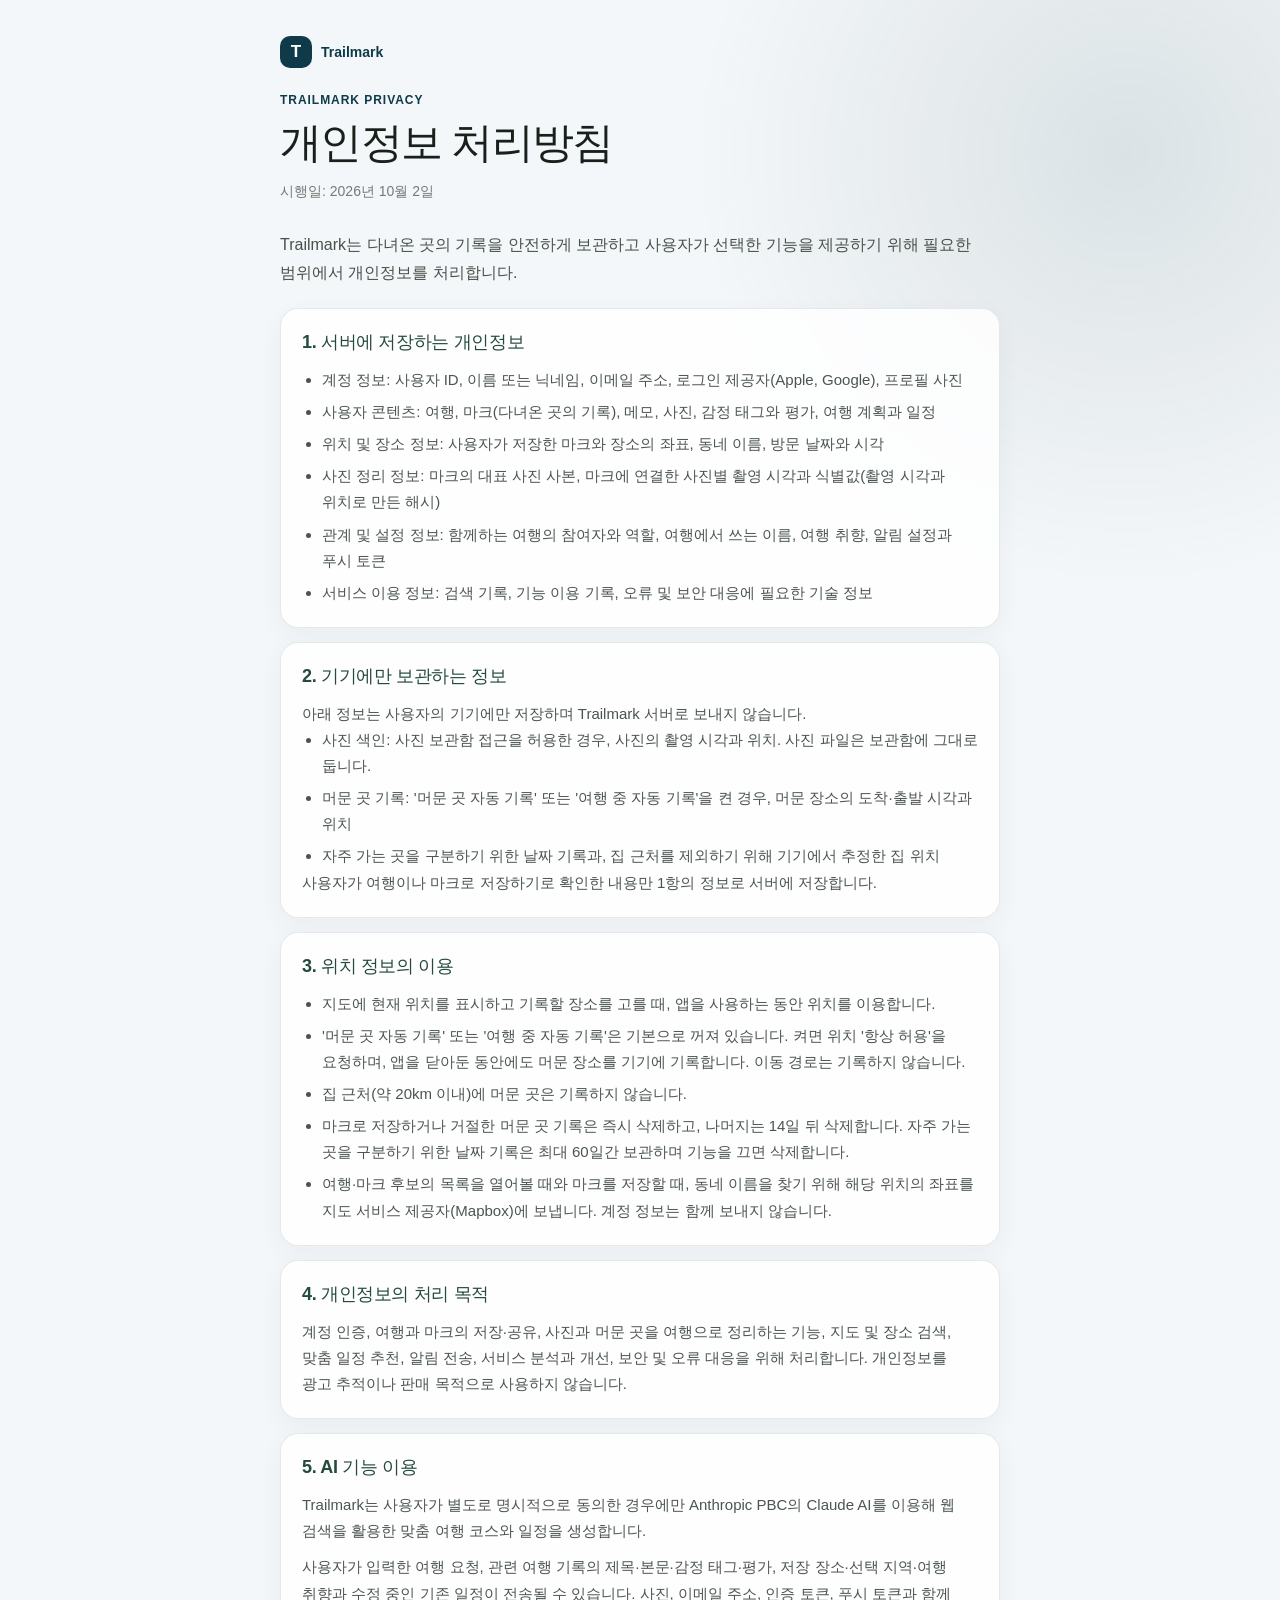
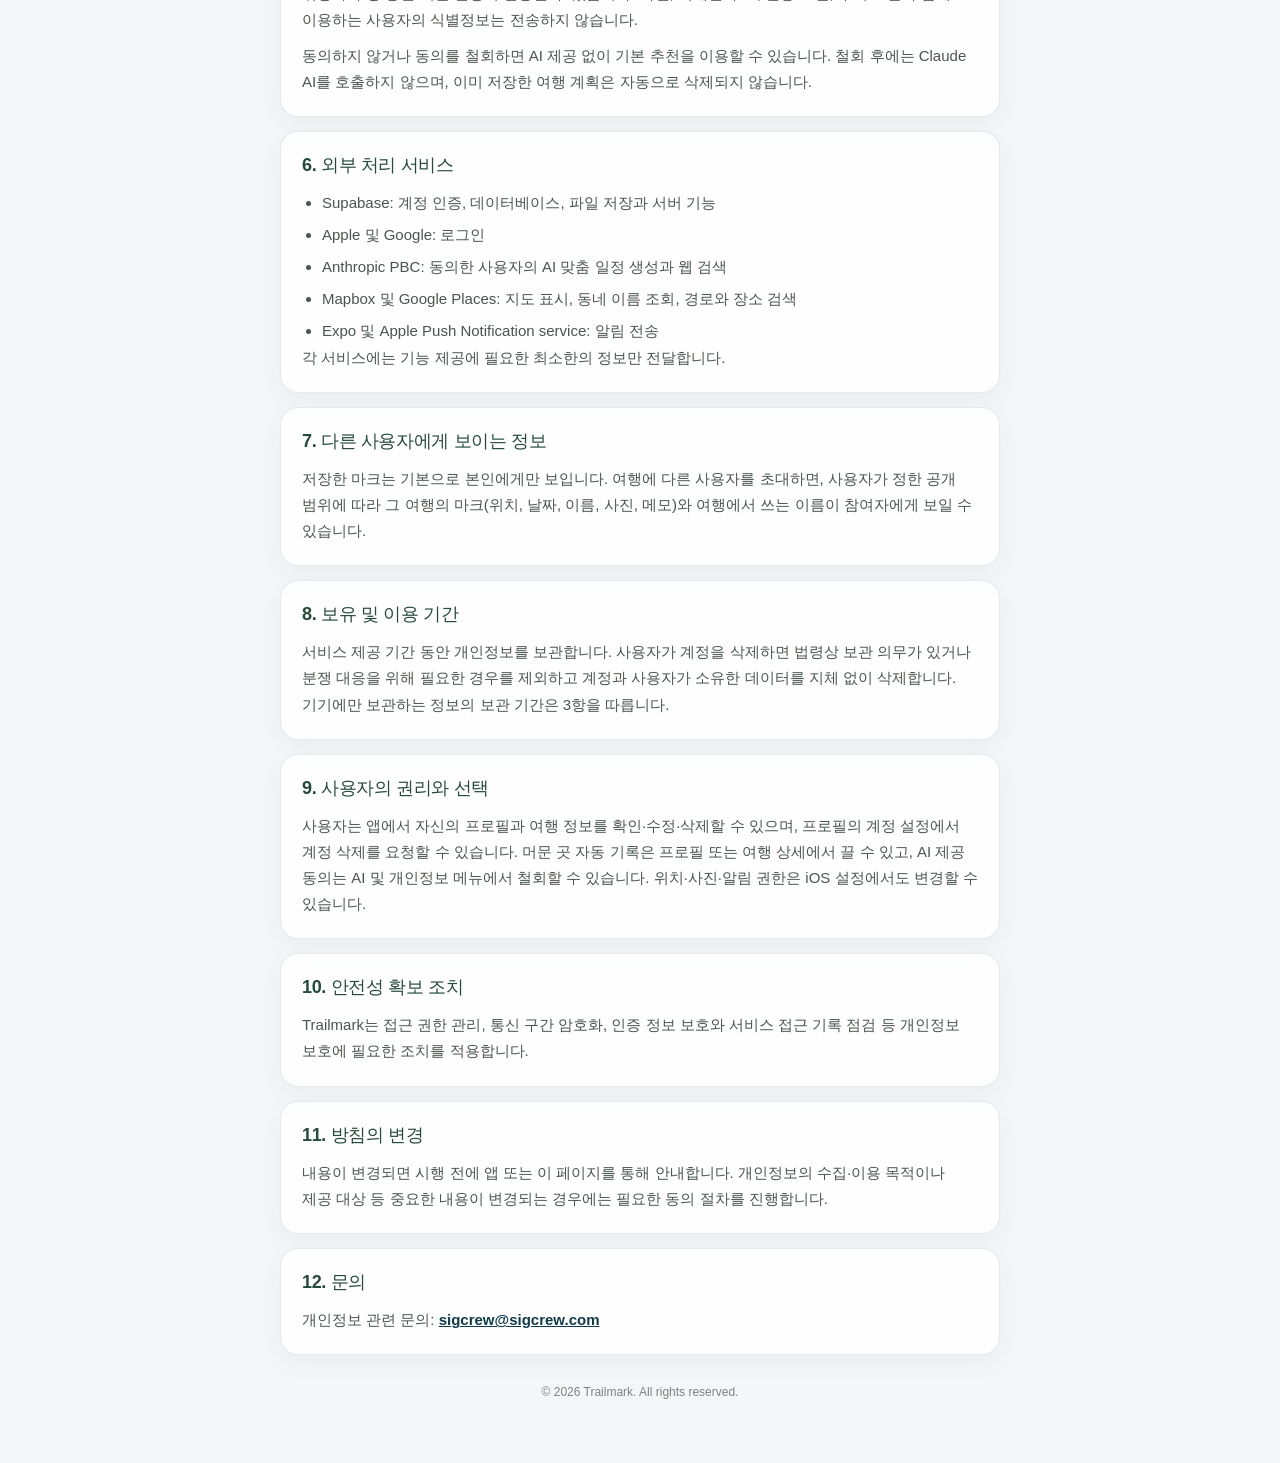
==== privacy/index.html @ 4e614cb3 "Publish Trailmark legal documents Co-Authored-By: Claude Opus 5.5 <noreply@anthropic.com>" ====
<!doctype html>
<html lang="ko">
<head>
  <meta charset="utf-8">
  <meta name="viewport" content="width=device-width, initial-scale=1, viewport-fit=cover">
  <meta name="color-scheme" content="light">
  <meta name="description" content="Trailmark 개인정보 처리방침">
  <title>Trailmark 개인정보 처리방침</title>
  <link rel="stylesheet" href="../styles.css">
</head>
<body>
  <main>
    <header>
      <a class="brand" href="../">
        <span class="brand-mark" aria-hidden="true">T</span>
        <span>Trailmark</span>
      </a>
      <p class="eyebrow">TRAILMARK PRIVACY</p>
      <h1>개인정보 처리방침</h1>
      <p class="effective">시행일: 2026년 10월 2일</p>
    </header>

    <p class="intro">Trailmark는 다녀온 곳의 기록을 안전하게 보관하고 사용자가 선택한 기능을 제공하기 위해 필요한 범위에서 개인정보를 처리합니다.</p>

    <section class="document-card">
      <h2>1. 서버에 저장하는 개인정보</h2>
      <ul>
        <li>계정 정보: 사용자 ID, 이름 또는 닉네임, 이메일 주소, 로그인 제공자(Apple, Google), 프로필 사진</li>
        <li>사용자 콘텐츠: 여행, 마크(다녀온 곳의 기록), 메모, 사진, 감정 태그와 평가, 여행 계획과 일정</li>
        <li>위치 및 장소 정보: 사용자가 저장한 마크와 장소의 좌표, 동네 이름, 방문 날짜와 시각</li>
        <li>사진 정리 정보: 마크의 대표 사진 사본, 마크에 연결한 사진별 촬영 시각과 식별값(촬영 시각과 위치로 만든 해시)</li>
        <li>관계 및 설정 정보: 함께하는 여행의 참여자와 역할, 여행에서 쓰는 이름, 여행 취향, 알림 설정과 푸시 토큰</li>
        <li>서비스 이용 정보: 검색 기록, 기능 이용 기록, 오류 및 보안 대응에 필요한 기술 정보</li>
      </ul>
    </section>

    <section class="document-card">
      <h2>2. 기기에만 보관하는 정보</h2>
      <p>아래 정보는 사용자의 기기에만 저장하며 Trailmark 서버로 보내지 않습니다.</p>
      <ul>
        <li>사진 색인: 사진 보관함 접근을 허용한 경우, 사진의 촬영 시각과 위치. 사진 파일은 보관함에 그대로 둡니다.</li>
        <li>머문 곳 기록: '머문 곳 자동 기록' 또는 '여행 중 자동 기록'을 켠 경우, 머문 장소의 도착·출발 시각과 위치</li>
        <li>자주 가는 곳을 구분하기 위한 날짜 기록과, 집 근처를 제외하기 위해 기기에서 추정한 집 위치</li>
      </ul>
      <p>사용자가 여행이나 마크로 저장하기로 확인한 내용만 1항의 정보로 서버에 저장합니다.</p>
    </section>

    <section class="document-card">
      <h2>3. 위치 정보의 이용</h2>
      <ul>
        <li>지도에 현재 위치를 표시하고 기록할 장소를 고를 때, 앱을 사용하는 동안 위치를 이용합니다.</li>
        <li>'머문 곳 자동 기록' 또는 '여행 중 자동 기록'은 기본으로 꺼져 있습니다. 켜면 위치 '항상 허용'을 요청하며, 앱을 닫아둔 동안에도 머문 장소를 기기에 기록합니다. 이동 경로는 기록하지 않습니다.</li>
        <li>집 근처(약 20km 이내)에 머문 곳은 기록하지 않습니다.</li>
        <li>마크로 저장하거나 거절한 머문 곳 기록은 즉시 삭제하고, 나머지는 14일 뒤 삭제합니다. 자주 가는 곳을 구분하기 위한 날짜 기록은 최대 60일간 보관하며 기능을 끄면 삭제합니다.</li>
        <li>여행·마크 후보의 목록을 열어볼 때와 마크를 저장할 때, 동네 이름을 찾기 위해 해당 위치의 좌표를 지도 서비스 제공자(Mapbox)에 보냅니다. 계정 정보는 함께 보내지 않습니다.</li>
      </ul>
    </section>

    <section class="document-card">
      <h2>4. 개인정보의 처리 목적</h2>
      <p>계정 인증, 여행과 마크의 저장·공유, 사진과 머문 곳을 여행으로 정리하는 기능, 지도 및 장소 검색, 맞춤 일정 추천, 알림 전송, 서비스 분석과 개선, 보안 및 오류 대응을 위해 처리합니다. 개인정보를 광고 추적이나 판매 목적으로 사용하지 않습니다.</p>
    </section>

    <section class="document-card">
      <h2>5. AI 기능 이용</h2>
      <p>Trailmark는 사용자가 별도로 명시적으로 동의한 경우에만 Anthropic PBC의 Claude AI를 이용해 웹 검색을 활용한 맞춤 여행 코스와 일정을 생성합니다.</p>
      <p>사용자가 입력한 여행 요청, 관련 여행 기록의 제목·본문·감정 태그·평가, 저장 장소·선택 지역·여행 취향과 수정 중인 기존 일정이 전송될 수 있습니다. 사진, 이메일 주소, 인증 토큰, 푸시 토큰과 함께 이용하는 사용자의 식별정보는 전송하지 않습니다.</p>
      <p>동의하지 않거나 동의를 철회하면 AI 제공 없이 기본 추천을 이용할 수 있습니다. 철회 후에는 Claude AI를 호출하지 않으며, 이미 저장한 여행 계획은 자동으로 삭제되지 않습니다.</p>
    </section>

    <section class="document-card">
      <h2>6. 외부 처리 서비스</h2>
      <ul>
        <li>Supabase: 계정 인증, 데이터베이스, 파일 저장과 서버 기능</li>
        <li>Apple 및 Google: 로그인</li>
        <li>Anthropic PBC: 동의한 사용자의 AI 맞춤 일정 생성과 웹 검색</li>
        <li>Mapbox 및 Google Places: 지도 표시, 동네 이름 조회, 경로와 장소 검색</li>
        <li>Expo 및 Apple Push Notification service: 알림 전송</li>
      </ul>
      <p>각 서비스에는 기능 제공에 필요한 최소한의 정보만 전달합니다.</p>
    </section>

    <section class="document-card">
      <h2>7. 다른 사용자에게 보이는 정보</h2>
      <p>저장한 마크는 기본으로 본인에게만 보입니다. 여행에 다른 사용자를 초대하면, 사용자가 정한 공개 범위에 따라 그 여행의 마크(위치, 날짜, 이름, 사진, 메모)와 여행에서 쓰는 이름이 참여자에게 보일 수 있습니다.</p>
    </section>

    <section class="document-card">
      <h2>8. 보유 및 이용 기간</h2>
      <p>서비스 제공 기간 동안 개인정보를 보관합니다. 사용자가 계정을 삭제하면 법령상 보관 의무가 있거나 분쟁 대응을 위해 필요한 경우를 제외하고 계정과 사용자가 소유한 데이터를 지체 없이 삭제합니다. 기기에만 보관하는 정보의 보관 기간은 3항을 따릅니다.</p>
    </section>

    <section class="document-card">
      <h2>9. 사용자의 권리와 선택</h2>
      <p>사용자는 앱에서 자신의 프로필과 여행 정보를 확인·수정·삭제할 수 있으며, 프로필의 계정 설정에서 계정 삭제를 요청할 수 있습니다. 머문 곳 자동 기록은 프로필 또는 여행 상세에서 끌 수 있고, AI 제공 동의는 AI 및 개인정보 메뉴에서 철회할 수 있습니다. 위치·사진·알림 권한은 iOS 설정에서도 변경할 수 있습니다.</p>
    </section>

    <section class="document-card">
      <h2>10. 안전성 확보 조치</h2>
      <p>Trailmark는 접근 권한 관리, 통신 구간 암호화, 인증 정보 보호와 서비스 접근 기록 점검 등 개인정보 보호에 필요한 조치를 적용합니다.</p>
    </section>

    <section class="document-card">
      <h2>11. 방침의 변경</h2>
      <p>내용이 변경되면 시행 전에 앱 또는 이 페이지를 통해 안내합니다. 개인정보의 수집·이용 목적이나 제공 대상 등 중요한 내용이 변경되는 경우에는 필요한 동의 절차를 진행합니다.</p>
    </section>

    <section class="document-card">
      <h2>12. 문의</h2>
      <p>개인정보 관련 문의: <a href="mailto:sigcrew@sigcrew.com">sigcrew@sigcrew.com</a></p>
    </section>

    <footer>© 2026 Trailmark. All rights reserved.</footer>
  </main>
</body>
</html>
---- styles.css ----
:root {
  color: #202722;
  background: #f4f7f9;
  font-family: -apple-system, BlinkMacSystemFont, "Apple SD Gothic Neo", "Noto Sans KR", sans-serif;
  font-synthesis: none;
}

* {
  box-sizing: border-box;
}

body {
  margin: 0;
  background:
    radial-gradient(circle at 88% 5%, rgba(14, 58, 74, 0.11), transparent 27rem),
    #f4f7f9;
}

main {
  width: min(100%, 760px);
  margin: 0 auto;
  padding: 36px 20px calc(64px + env(safe-area-inset-bottom));
}

header {
  margin-bottom: 28px;
}

.brand {
  display: inline-flex;
  align-items: center;
  gap: 9px;
  margin-bottom: 22px;
  color: #0e3a4a;
  font-size: 14px;
  font-weight: 750;
  text-decoration: none;
}

.brand-mark {
  display: grid;
  width: 32px;
  height: 32px;
  place-items: center;
  border-radius: 10px;
  background: #0e3a4a;
  color: #ffffff;
  font-size: 17px;
}

.eyebrow {
  margin: 0 0 8px;
  color: #0e3a4a;
  font-size: 12px;
  font-weight: 750;
  letter-spacing: 0.08em;
}

h1 {
  margin: 0;
  color: #17201a;
  font-size: clamp(30px, 8vw, 42px);
  line-height: 1.16;
  letter-spacing: -0.04em;
}

.effective {
  margin: 11px 0 0;
  color: #727b75;
  font-size: 14px;
}

.intro {
  margin: 0 0 20px;
  color: #465149;
  font-size: 16px;
  line-height: 1.78;
}

.document-card,
.link-card {
  margin-top: 14px;
  padding: 21px;
  border: 1px solid rgba(57, 87, 70, 0.12);
  border-radius: 18px;
  background: rgba(255, 255, 255, 0.84);
  box-shadow: 0 8px 24px rgba(46, 62, 51, 0.05);
}

.link-card {
  display: block;
  color: inherit;
  text-decoration: none;
  transition: transform 160ms ease, box-shadow 160ms ease;
}

.link-card:hover {
  transform: translateY(-2px);
  box-shadow: 0 12px 28px rgba(46, 62, 51, 0.09);
}

h2 {
  margin: 0 0 12px;
  color: #254b3b;
  font-size: 18px;
  line-height: 1.4;
  letter-spacing: -0.02em;
}

h3 {
  margin: 18px 0 8px;
  color: #354c40;
  font-size: 15px;
}

p,
li {
  color: #4b554f;
  font-size: 15px;
  line-height: 1.74;
  word-break: keep-all;
}

p {
  margin: 0;
}

p + p {
  margin-top: 10px;
}

ul,
ol {
  margin: 0;
  padding-left: 20px;
}

li + li {
  margin-top: 6px;
}

a {
  color: #0e3a4a;
  font-weight: 650;
}

.link-label {
  display: inline-block;
  margin-top: 12px;
  color: #0e3a4a;
  font-size: 14px;
  font-weight: 700;
}

footer {
  padding-top: 30px;
  color: #7c847f;
  font-size: 12px;
  text-align: center;
}

@media (max-width: 480px) {
  main {
    padding-top: 24px;
  }

  .document-card,
  .link-card {
    padding: 18px;
  }
}
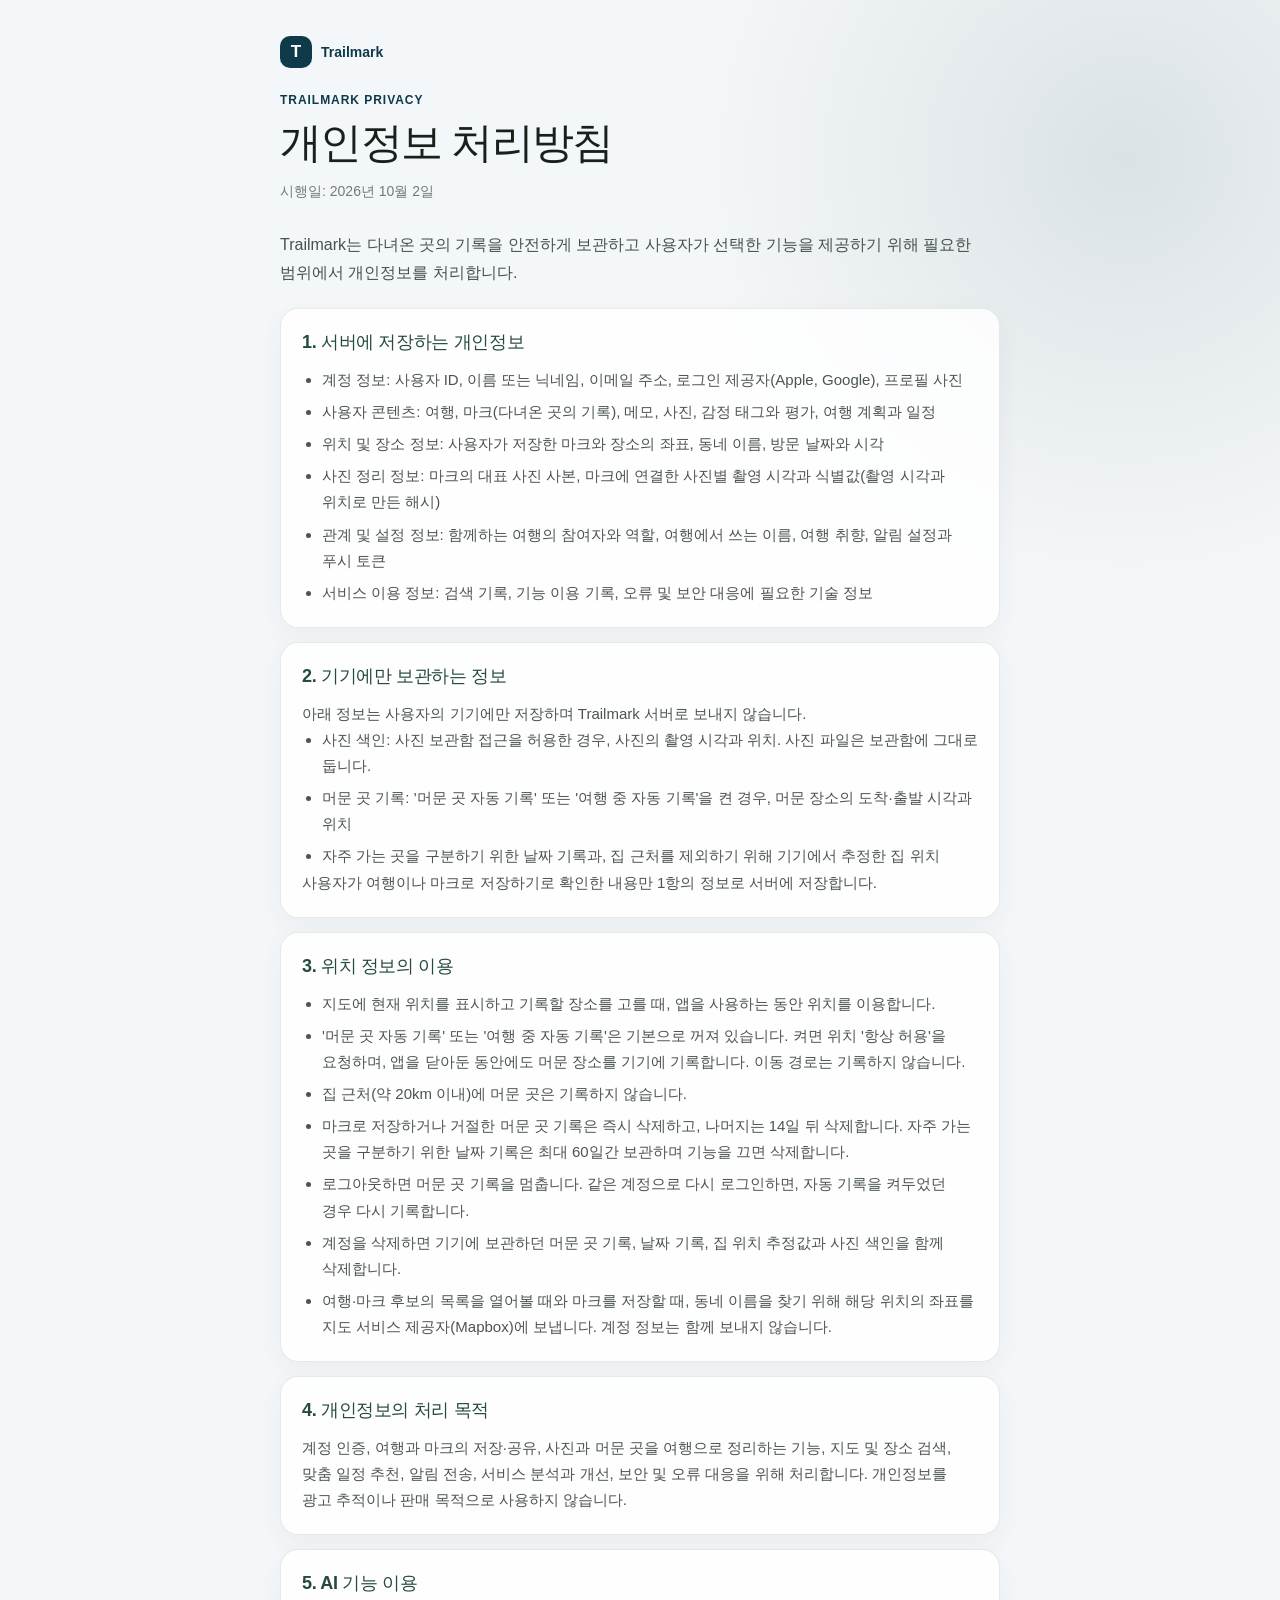
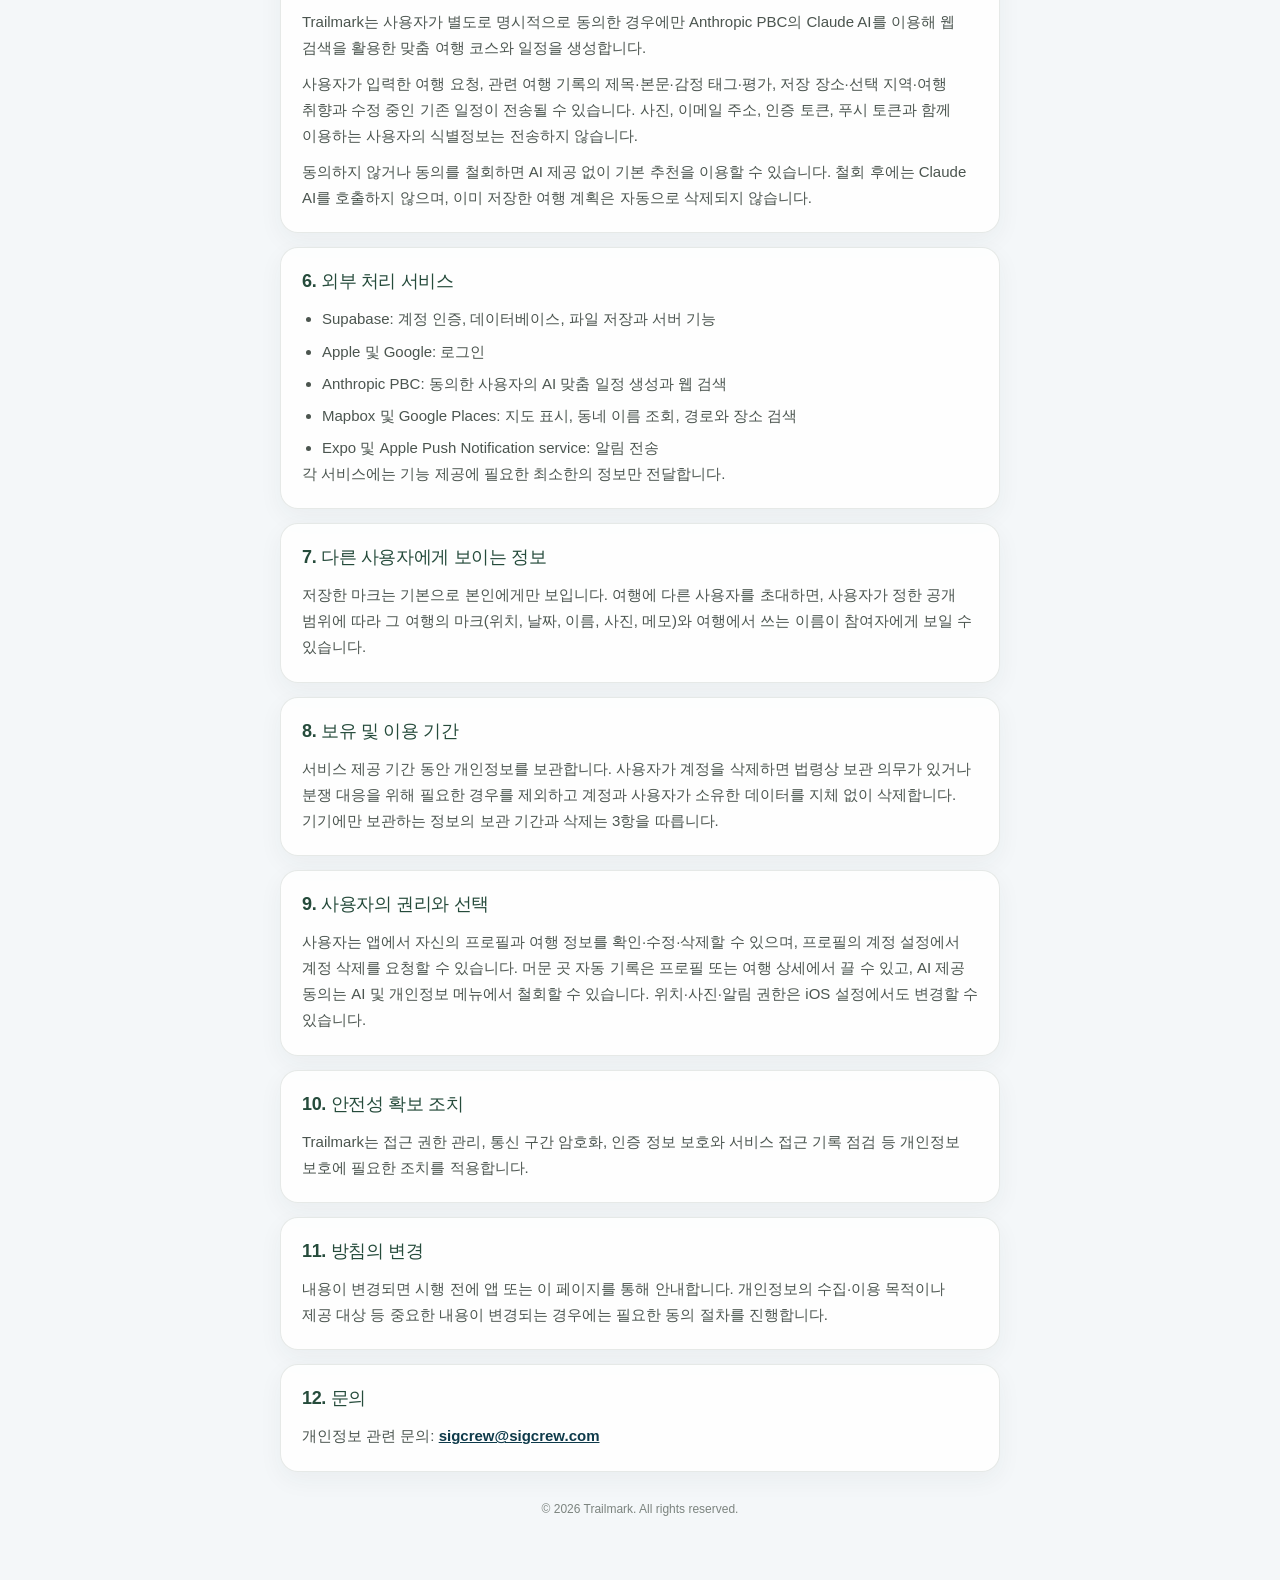
==== commit d1467fa4: "Say what happens to on-device records on sign-out and account deletion Co-Authored-By: Claude Opus 5" ====
--- a/privacy/index.html
+++ b/privacy/index.html
@@ -52,6 +52,8 @@
         <li>'머문 곳 자동 기록' 또는 '여행 중 자동 기록'은 기본으로 꺼져 있습니다. 켜면 위치 '항상 허용'을 요청하며, 앱을 닫아둔 동안에도 머문 장소를 기기에 기록합니다. 이동 경로는 기록하지 않습니다.</li>
         <li>집 근처(약 20km 이내)에 머문 곳은 기록하지 않습니다.</li>
         <li>마크로 저장하거나 거절한 머문 곳 기록은 즉시 삭제하고, 나머지는 14일 뒤 삭제합니다. 자주 가는 곳을 구분하기 위한 날짜 기록은 최대 60일간 보관하며 기능을 끄면 삭제합니다.</li>
+        <li>로그아웃하면 머문 곳 기록을 멈춥니다. 같은 계정으로 다시 로그인하면, 자동 기록을 켜두었던 경우 다시 기록합니다.</li>
+        <li>계정을 삭제하면 기기에 보관하던 머문 곳 기록, 날짜 기록, 집 위치 추정값과 사진 색인을 함께 삭제합니다.</li>
         <li>여행·마크 후보의 목록을 열어볼 때와 마크를 저장할 때, 동네 이름을 찾기 위해 해당 위치의 좌표를 지도 서비스 제공자(Mapbox)에 보냅니다. 계정 정보는 함께 보내지 않습니다.</li>
       </ul>
     </section>
@@ -87,7 +89,7 @@
 
     <section class="document-card">
       <h2>8. 보유 및 이용 기간</h2>
-      <p>서비스 제공 기간 동안 개인정보를 보관합니다. 사용자가 계정을 삭제하면 법령상 보관 의무가 있거나 분쟁 대응을 위해 필요한 경우를 제외하고 계정과 사용자가 소유한 데이터를 지체 없이 삭제합니다. 기기에만 보관하는 정보의 보관 기간은 3항을 따릅니다.</p>
+      <p>서비스 제공 기간 동안 개인정보를 보관합니다. 사용자가 계정을 삭제하면 법령상 보관 의무가 있거나 분쟁 대응을 위해 필요한 경우를 제외하고 계정과 사용자가 소유한 데이터를 지체 없이 삭제합니다. 기기에만 보관하는 정보의 보관 기간과 삭제는 3항을 따릅니다.</p>
     </section>
 
     <section class="document-card">
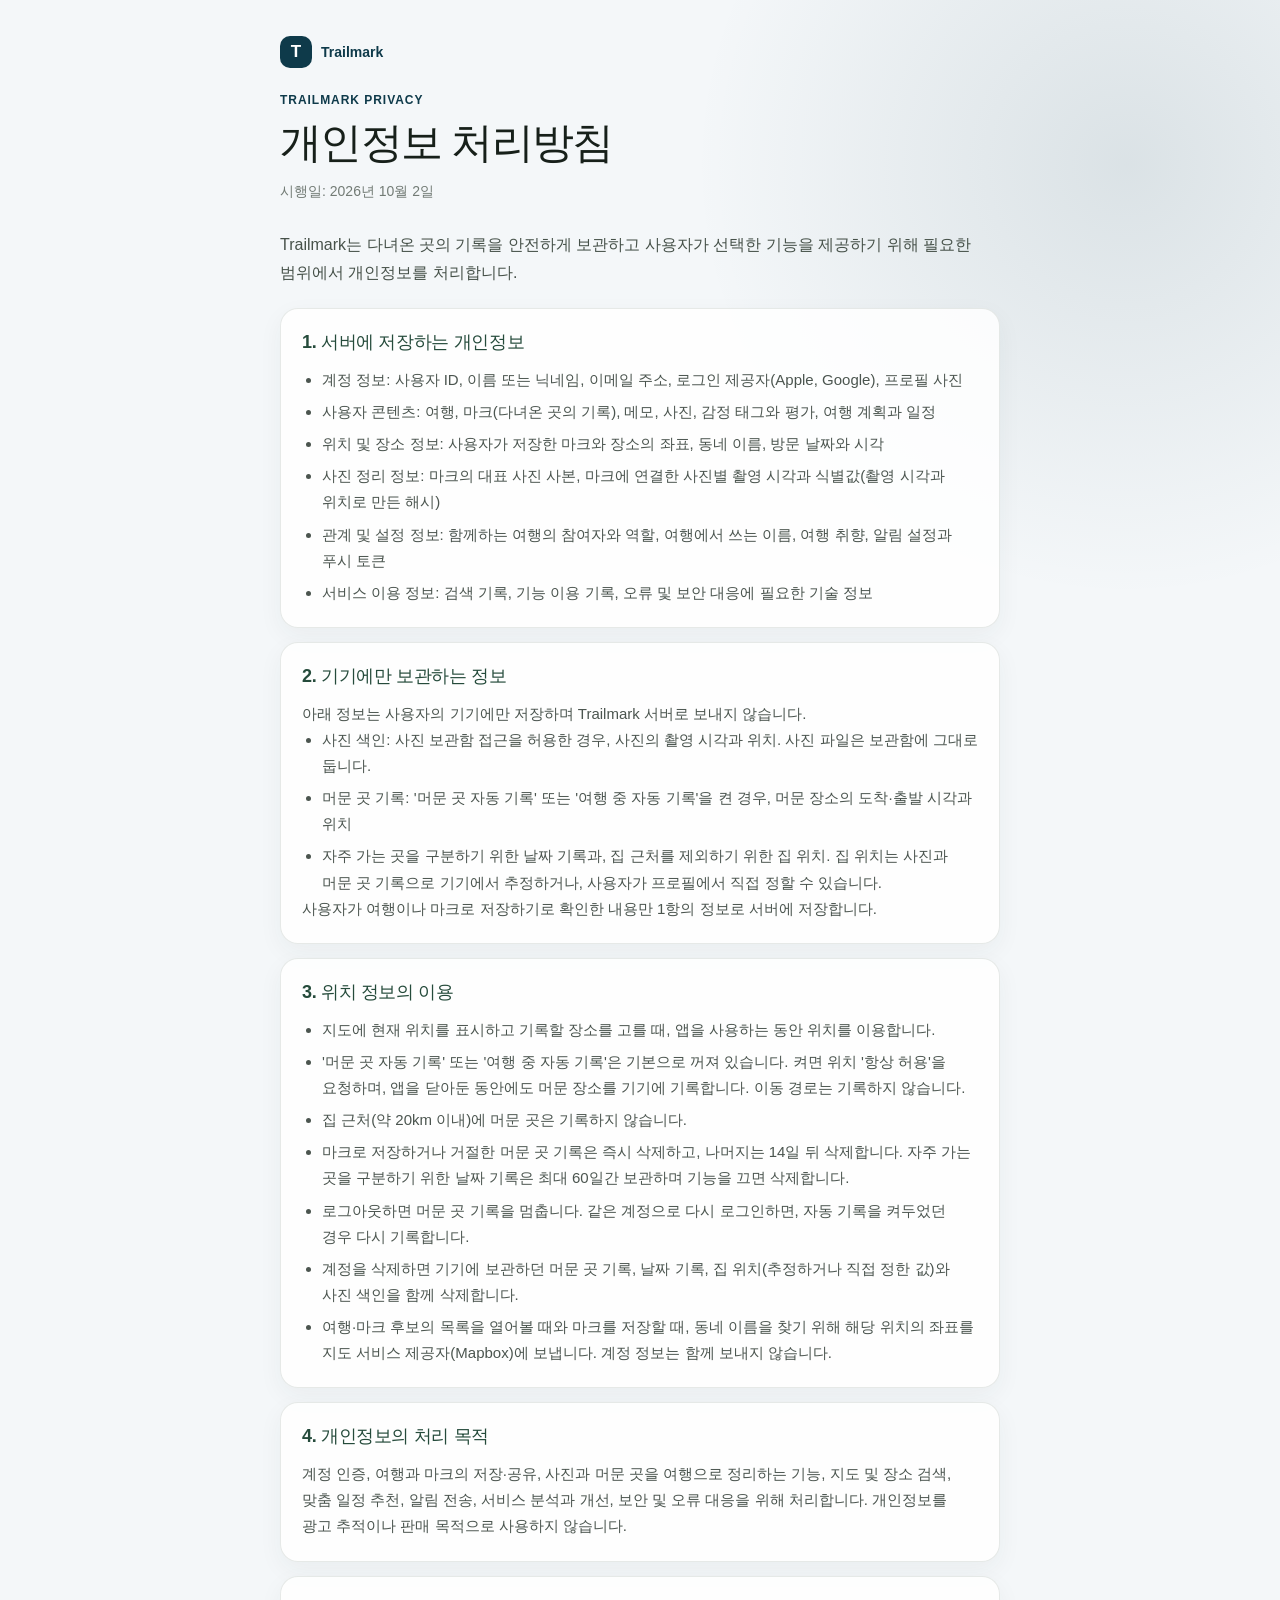
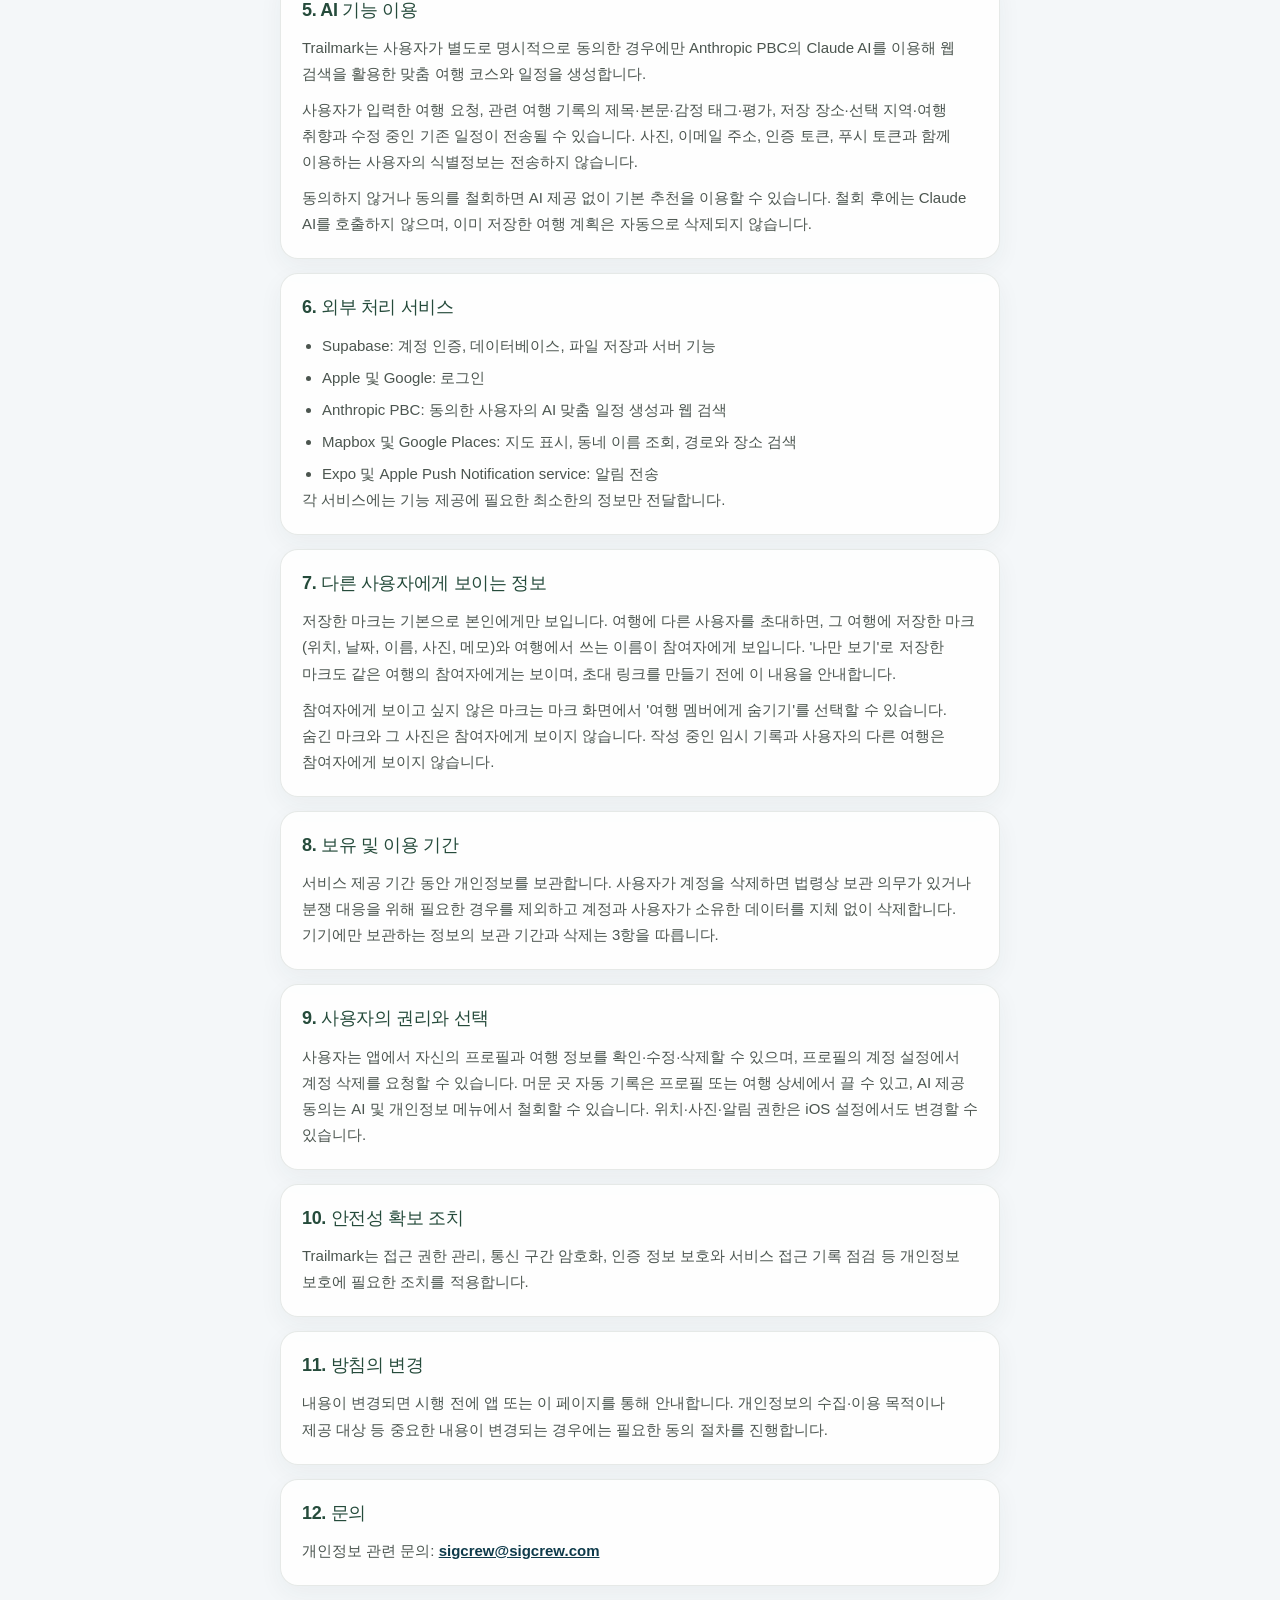
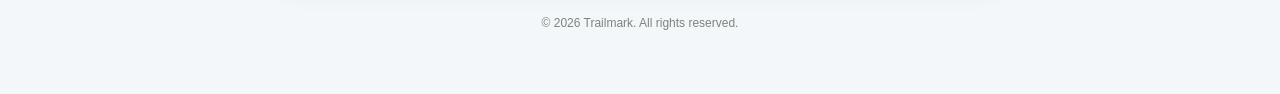
==== commit d766583f: "Describe the manual home setting and what trip members see Members see a trip's saved marks, includi" ====
--- a/privacy/index.html
+++ b/privacy/index.html
@@ -40,7 +40,7 @@
       <ul>
         <li>사진 색인: 사진 보관함 접근을 허용한 경우, 사진의 촬영 시각과 위치. 사진 파일은 보관함에 그대로 둡니다.</li>
         <li>머문 곳 기록: '머문 곳 자동 기록' 또는 '여행 중 자동 기록'을 켠 경우, 머문 장소의 도착·출발 시각과 위치</li>
-        <li>자주 가는 곳을 구분하기 위한 날짜 기록과, 집 근처를 제외하기 위해 기기에서 추정한 집 위치</li>
+        <li>자주 가는 곳을 구분하기 위한 날짜 기록과, 집 근처를 제외하기 위한 집 위치. 집 위치는 사진과 머문 곳 기록으로 기기에서 추정하거나, 사용자가 프로필에서 직접 정할 수 있습니다.</li>
       </ul>
       <p>사용자가 여행이나 마크로 저장하기로 확인한 내용만 1항의 정보로 서버에 저장합니다.</p>
     </section>
@@ -53,7 +53,7 @@
         <li>집 근처(약 20km 이내)에 머문 곳은 기록하지 않습니다.</li>
         <li>마크로 저장하거나 거절한 머문 곳 기록은 즉시 삭제하고, 나머지는 14일 뒤 삭제합니다. 자주 가는 곳을 구분하기 위한 날짜 기록은 최대 60일간 보관하며 기능을 끄면 삭제합니다.</li>
         <li>로그아웃하면 머문 곳 기록을 멈춥니다. 같은 계정으로 다시 로그인하면, 자동 기록을 켜두었던 경우 다시 기록합니다.</li>
-        <li>계정을 삭제하면 기기에 보관하던 머문 곳 기록, 날짜 기록, 집 위치 추정값과 사진 색인을 함께 삭제합니다.</li>
+        <li>계정을 삭제하면 기기에 보관하던 머문 곳 기록, 날짜 기록, 집 위치(추정하거나 직접 정한 값)와 사진 색인을 함께 삭제합니다.</li>
         <li>여행·마크 후보의 목록을 열어볼 때와 마크를 저장할 때, 동네 이름을 찾기 위해 해당 위치의 좌표를 지도 서비스 제공자(Mapbox)에 보냅니다. 계정 정보는 함께 보내지 않습니다.</li>
       </ul>
     </section>
@@ -84,7 +84,8 @@
 
     <section class="document-card">
       <h2>7. 다른 사용자에게 보이는 정보</h2>
-      <p>저장한 마크는 기본으로 본인에게만 보입니다. 여행에 다른 사용자를 초대하면, 사용자가 정한 공개 범위에 따라 그 여행의 마크(위치, 날짜, 이름, 사진, 메모)와 여행에서 쓰는 이름이 참여자에게 보일 수 있습니다.</p>
+      <p>저장한 마크는 기본으로 본인에게만 보입니다. 여행에 다른 사용자를 초대하면, 그 여행에 저장한 마크(위치, 날짜, 이름, 사진, 메모)와 여행에서 쓰는 이름이 참여자에게 보입니다. '나만 보기'로 저장한 마크도 같은 여행의 참여자에게는 보이며, 초대 링크를 만들기 전에 이 내용을 안내합니다.</p>
+      <p>참여자에게 보이고 싶지 않은 마크는 마크 화면에서 '여행 멤버에게 숨기기'를 선택할 수 있습니다. 숨긴 마크와 그 사진은 참여자에게 보이지 않습니다. 작성 중인 임시 기록과 사용자의 다른 여행은 참여자에게 보이지 않습니다.</p>
     </section>
 
     <section class="document-card">
